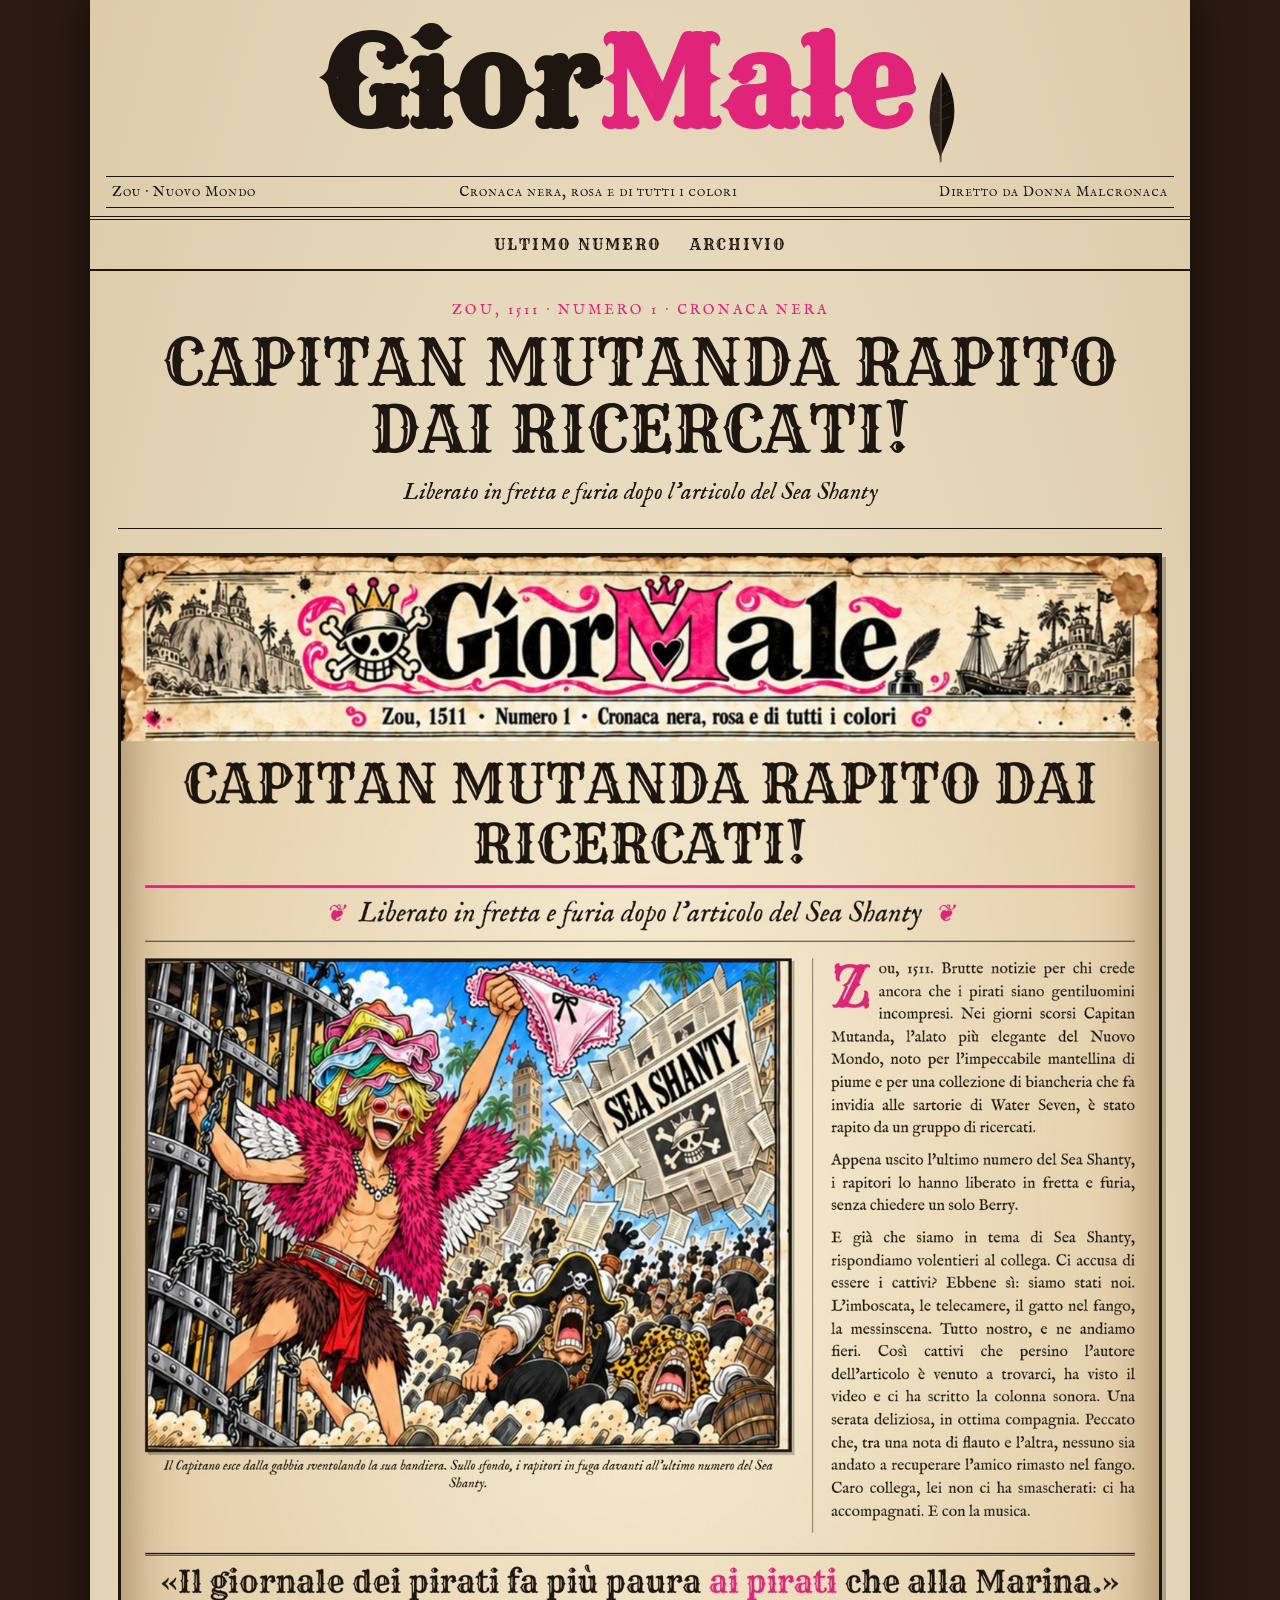
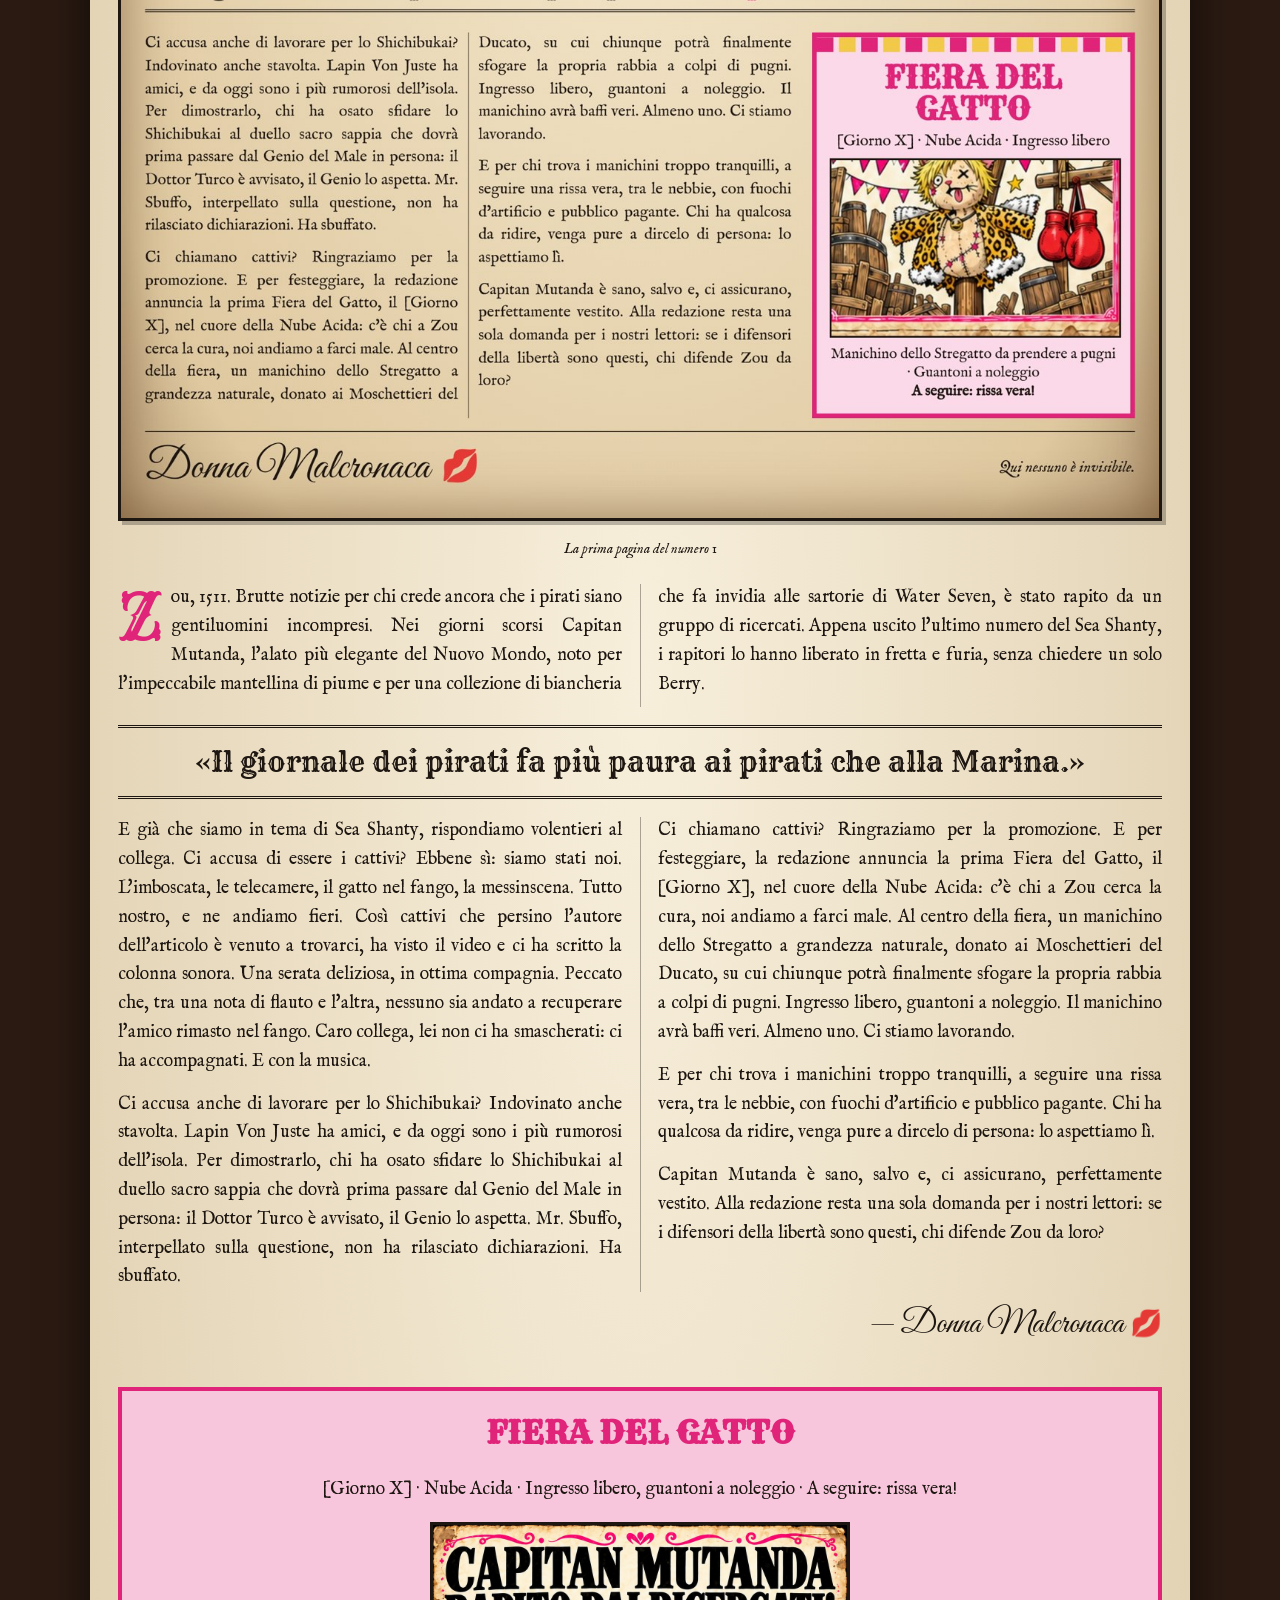
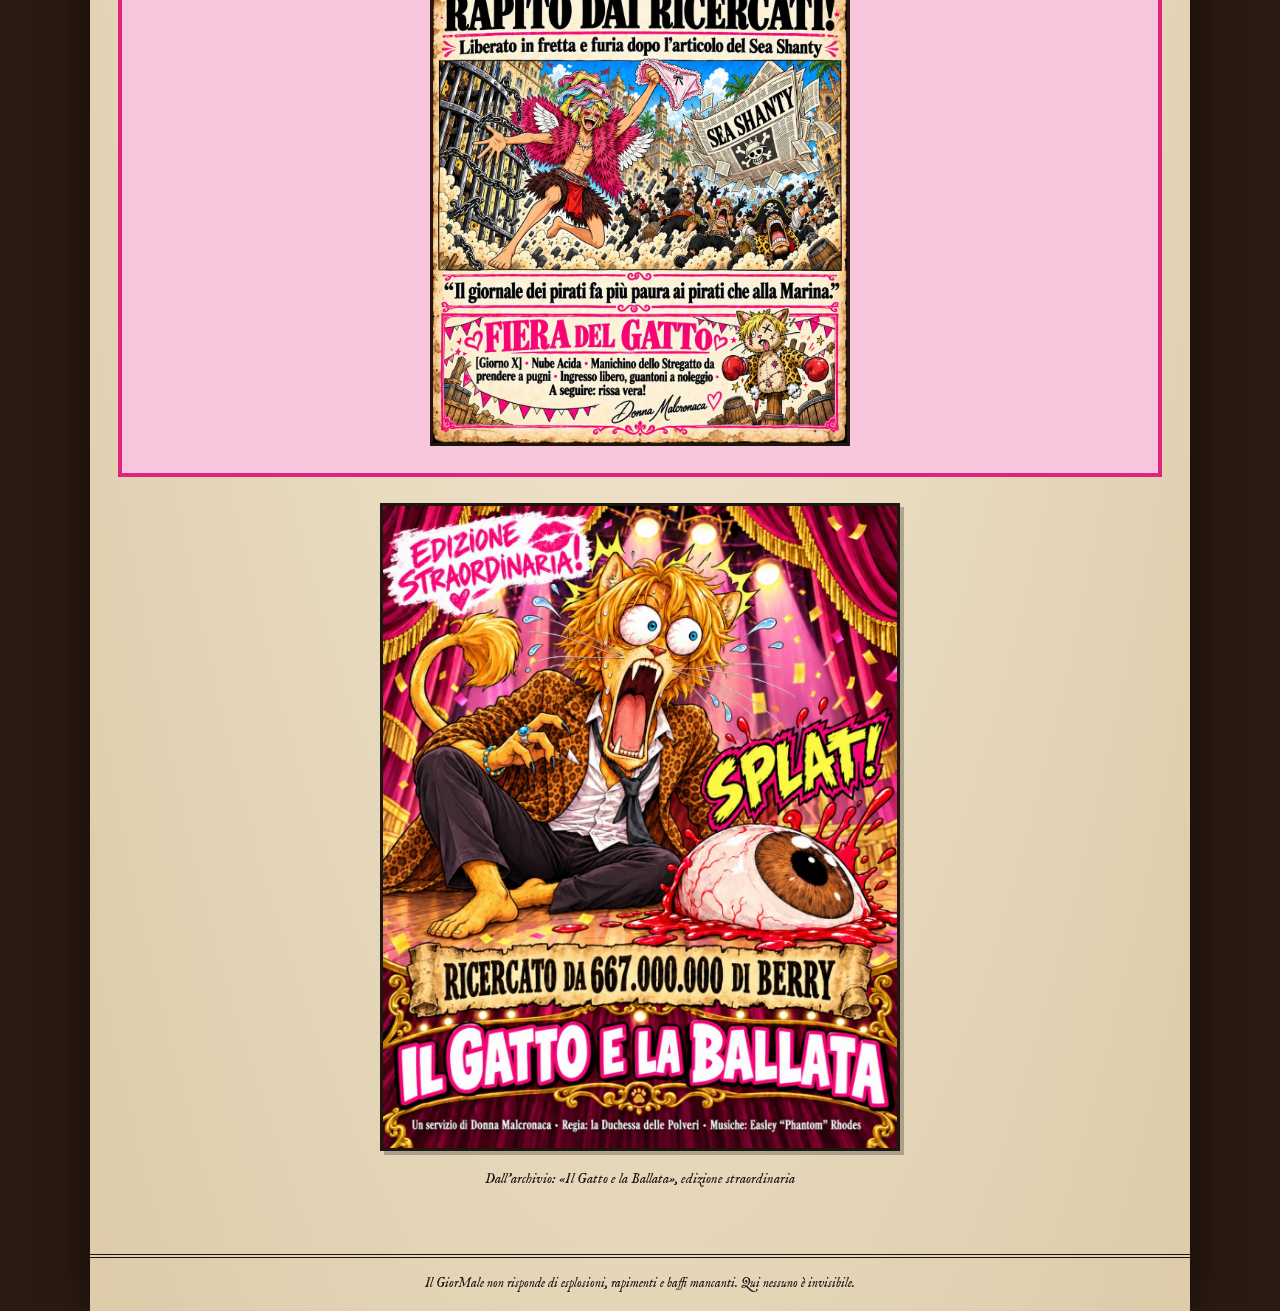
==== index.html @ a1041dc9 "GiorMale numero 1: sito, prima pagina, archivio Co-Authored-By: Claude Opus 5.5 <noreply@anthropic.c" ====
<!doctype html>
<html lang="it"><head><meta charset="utf-8"><meta name="viewport" content="width=device-width, initial-scale=1">
<title>GiorMale — Capitan Mutanda rapito dai ricercati!</title>
<link rel="stylesheet" href="style.css"><link rel="icon" href="img/piuma.svg">
</head><body>
<header class="testata"><a href="index.html"><h1>Gior<span class="male">Male</span><img class="piuma" src="img/piuma.svg" alt=""></h1></a>
<div class="sottotestata"><span>Zou · Nuovo Mondo</span><span>Cronaca nera, rosa e di tutti i colori</span><span>Diretto da Donna Malcronaca</span></div></header>
<nav><a href="index.html">Ultimo numero</a><a href="archivio.html">Archivio</a></nav>
<main class="wrap"><p class="occhiello">Zou, 1511 · Numero 1 · Cronaca nera</p>
<h2 class="titolo">Capitan Mutanda rapito dai ricercati!</h2>
<p class="sommario">Liberato in fretta e furia dopo l&#x27;articolo del Sea Shanty</p>
<figure><img src="img/n1_prima_pagina.jpg" alt="Prima pagina del GiorMale numero 1"><figcaption>La prima pagina del numero 1</figcaption></figure>
<div class="colonne">
<p>Zou, 1511. Brutte notizie per chi crede ancora che i pirati siano gentiluomini incompresi. Nei giorni scorsi Capitan Mutanda, l&#x27;alato più elegante del Nuovo Mondo, noto per l&#x27;impeccabile mantellina di piume e per una collezione di biancheria che fa invidia alle sartorie di Water Seven, è stato rapito da un gruppo di ricercati. Appena uscito l&#x27;ultimo numero del Sea Shanty, i rapitori lo hanno liberato in fretta e furia, senza chiedere un solo Berry.</p>
<div class="citazione">«Il giornale dei pirati fa più paura ai pirati che alla Marina.»</div>
<p>E già che siamo in tema di Sea Shanty, rispondiamo volentieri al collega. Ci accusa di essere i cattivi? Ebbene sì: siamo stati noi. L&#x27;imboscata, le telecamere, il gatto nel fango, la messinscena. Tutto nostro, e ne andiamo fieri. Così cattivi che persino l&#x27;autore dell&#x27;articolo è venuto a trovarci, ha visto il video e ci ha scritto la colonna sonora. Una serata deliziosa, in ottima compagnia. Peccato che, tra una nota di flauto e l&#x27;altra, nessuno sia andato a recuperare l&#x27;amico rimasto nel fango. Caro collega, lei non ci ha smascherati: ci ha accompagnati. E con la musica.</p>
<p>Ci accusa anche di lavorare per lo Shichibukai? Indovinato anche stavolta. Lapin Von Juste ha amici, e da oggi sono i più rumorosi dell&#x27;isola. Per dimostrarlo, chi ha osato sfidare lo Shichibukai al duello sacro sappia che dovrà prima passare dal Genio del Male in persona: il Dottor Turco è avvisato, il Genio lo aspetta. Mr. Sbuffo, interpellato sulla questione, non ha rilasciato dichiarazioni. Ha sbuffato.</p>
<p>Ci chiamano cattivi? Ringraziamo per la promozione. E per festeggiare, la redazione annuncia la prima Fiera del Gatto, il [Giorno X], nel cuore della Nube Acida: c&#x27;è chi a Zou cerca la cura, noi andiamo a farci male. Al centro della fiera, un manichino dello Stregatto a grandezza naturale, donato ai Moschettieri del Ducato, su cui chiunque potrà finalmente sfogare la propria rabbia a colpi di pugni. Ingresso libero, guantoni a noleggio. Il manichino avrà baffi veri. Almeno uno. Ci stiamo lavorando.</p>
<p>E per chi trova i manichini troppo tranquilli, a seguire una rissa vera, tra le nebbie, con fuochi d&#x27;artificio e pubblico pagante. Chi ha qualcosa da ridire, venga pure a dircelo di persona: lo aspettiamo lì.</p>
<p>Capitan Mutanda è sano, salvo e, ci assicurano, perfettamente vestito. Alla redazione resta una sola domanda per i nostri lettori: se i difensori della libertà sono questi, chi difende Zou da loro?</p>
</div>
<p class="firma">— Donna Malcronaca <span class="bacio">💋</span></p>
<div class="riquadro"><h3>Fiera del Gatto</h3><p>[Giorno X] · Nube Acida · Ingresso libero, guantoni a noleggio · A seguire: rissa vera!</p><img src="img/n1_volantino.jpg" alt="Fiera del Gatto" style="max-width:420px;width:100%;border:3px solid var(--inchiostro)"></div>
<figure><img src="img/locandina_gatto_ballata.jpg" alt="Dall&#x27;archivio: «Il Gatto e la Ballata», edizione straordinaria" style="max-width:520px"><figcaption>Dall&#x27;archivio: «Il Gatto e la Ballata», edizione straordinaria</figcaption></figure></main><footer>Il GiorMale non risponde di esplosioni, rapimenti e baffi mancanti. Qui nessuno è invisibile.</footer></body></html>
---- style.css ----
@font-face{font-family:Rye;src:url(fonts/rye-latin-400-normal.woff2)}
@font-face{font-family:Fell;src:url(fonts/im-fell-english-latin-400-normal.woff2)}
@font-face{font-family:Fell;font-style:italic;src:url(fonts/im-fell-english-latin-400-italic.woff2)}
@font-face{font-family:Vibes;src:url(fonts/great-vibes-latin-400-normal.woff2)}
:root{
  --carta:#f3e6c8;
  --carta-scura:#e6d3a8;
  --inchiostro:#1d1611;
  --rosa:#e0247a;
  --rosa-chiaro:#f7c6dc;
  --bordo:#6b4a2b;
}
*{box-sizing:border-box}
html{background:#2a1a12}
body{
  margin:0;
  background:var(--carta) radial-gradient(ellipse at center, rgba(255,255,255,.35), rgba(120,80,30,.18));
  color:var(--inchiostro);
  font-family:Fell, Georgia, serif;font-size:18px;
  line-height:1.6;
  max-width:1100px;
  margin:0 auto;
  min-height:100vh;
  box-shadow:0 0 40px rgba(0,0,0,.6);
}
a{color:var(--rosa)}
.wrap{padding:0 28px 40px}

/* TESTATA */
.testata{
  text-align:center;
  padding:24px 16px 8px;
  border-bottom:4px double var(--inchiostro);
}
.testata a{color:inherit;text-decoration:none}
.testata h1{
  font-family:Rye, serif;
  font-size:clamp(56px, 11vw, 120px);
  margin:0;
  line-height:1;
  letter-spacing:1px;
}
.testata h1 .male{color:var(--rosa)}
.piuma{
  width:clamp(26px,4vw,40px);
  vertical-align:middle;
  margin-left:6px;
}
.sottotestata{
  display:flex;justify-content:space-between;flex-wrap:wrap;gap:6px;
  font-size:14px;
  border-top:1px solid var(--inchiostro);
  border-bottom:1px solid var(--inchiostro);
  margin-top:10px;padding:4px 6px;
  font-variant:small-caps;letter-spacing:1px;
}

/* NAV */
nav{text-align:center;padding:10px 0;border-bottom:2px solid var(--inchiostro);font-family:Rye,serif;text-transform:uppercase;letter-spacing:2px}
nav a{color:var(--inchiostro);text-decoration:none;margin:0 14px;font-size:15px}
nav a:hover{color:var(--rosa)}

/* ARTICOLO */
.occhiello{font-family:Fell,serif;text-transform:uppercase;letter-spacing:3px;color:var(--rosa);font-size:14px;margin:28px 0 0;text-align:center}
.titolo{
  font-family:Rye,serif;
  font-weight:400;
  text-transform:uppercase;
  font-size:clamp(34px,6vw,64px);
  line-height:1.05;
  text-align:center;
  margin:8px 0 10px;
}
.sommario{font-style:italic;font-size:clamp(18px,2.4vw,24px);text-align:center;margin:0 0 20px;border-bottom:1px solid var(--inchiostro);padding-bottom:16px}
.colonne{column-count:2;column-gap:36px;column-rule:1px solid rgba(29,22,17,.35);text-align:justify;hyphens:auto}
.colonne p{margin:0 0 14px}
.colonne p:first-child::first-letter{font-family:Rye,serif;float:left;font-size:64px;line-height:.85;padding:6px 8px 0 0;color:var(--rosa)}
.citazione{
  column-span:all;
  font-family:Rye,serif;font-size:clamp(20px,2.6vw,28px);text-align:center;
  border-top:3px double var(--inchiostro);border-bottom:3px double var(--inchiostro);
  margin:18px 0;padding:12px 6px;
}
.firma{text-align:right;font-family:Vibes, cursive;font-size:34px;margin-top:6px}
.firma .bacio{color:var(--rosa);font-size:26px}

figure{margin:24px 0;text-align:center}
figure img{max-width:100%;border:3px solid var(--inchiostro);box-shadow:4px 4px 0 rgba(0,0,0,.25)}
figcaption{font-size:14px;font-style:italic;margin-top:6px}

.riquadro{
  border:4px solid var(--rosa);background:var(--rosa-chiaro);
  padding:16px 20px;margin:26px 0;text-align:center;
}
.riquadro h3{font-family:Rye,serif;font-size:32px;color:var(--rosa);margin:0 0 6px;text-transform:uppercase}

/* ARCHIVIO */
.archivio{display:grid;grid-template-columns:repeat(auto-fill,minmax(240px,1fr));gap:22px;margin-top:20px}
.numero{border:2px solid var(--inchiostro);background:var(--carta-scura);padding:12px;text-decoration:none;color:inherit;display:block}
.numero img{width:100%;border:1px solid var(--inchiostro)}
.numero h4{font-family:Rye,serif;font-weight:400;text-transform:uppercase;margin:8px 0 2px}
.numero span{font-size:13px;font-style:italic}

footer{border-top:4px double var(--inchiostro);text-align:center;font-size:13px;padding:16px;font-style:italic}

@media (max-width:700px){
  .colonne{column-count:1}
  .wrap{padding:0 16px 30px}
}
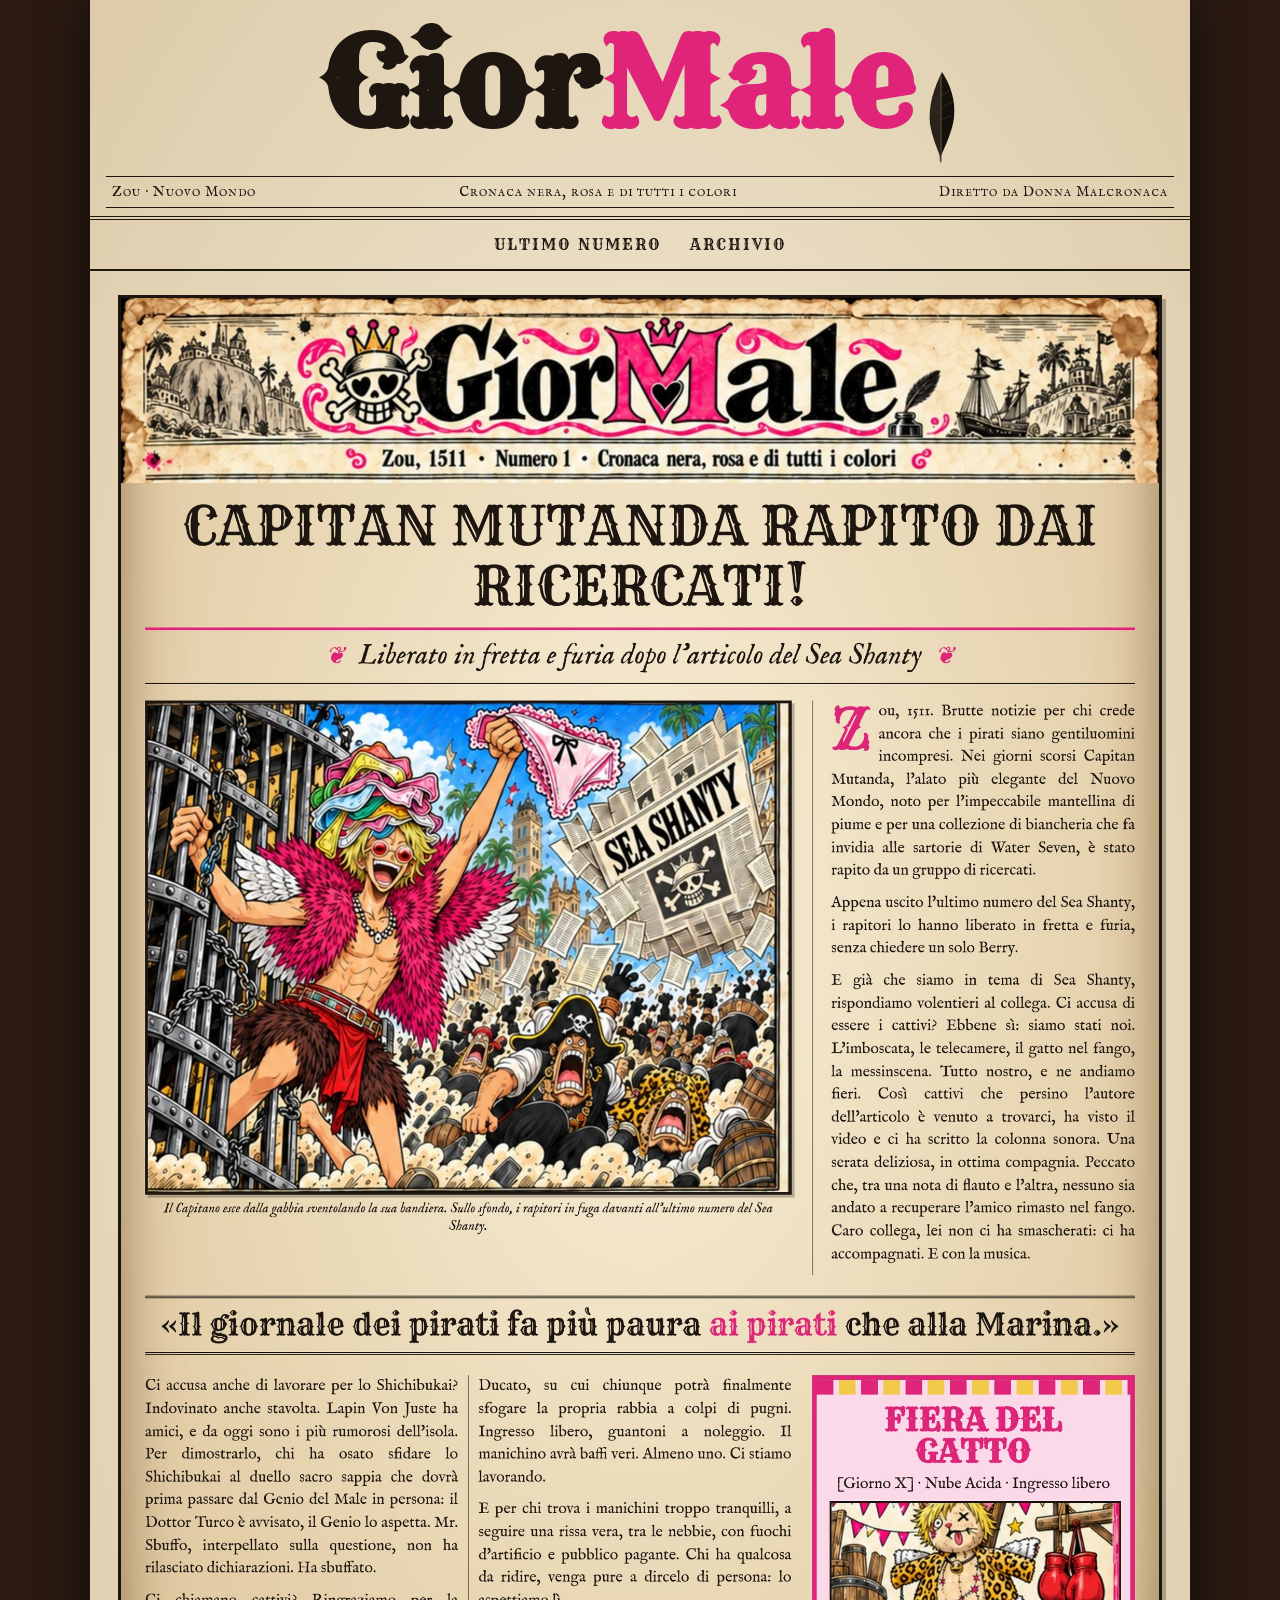
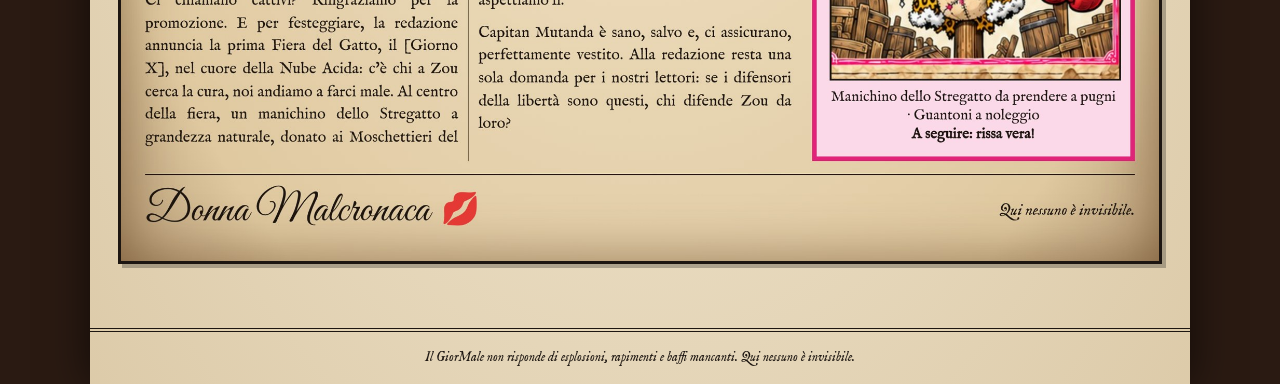
==== commit 35554412: "Mostra solo la pagina di giornale, immagine in alta risoluzione Co-Authored-By: Claude Opus 5.5 <nor" ====
--- a/index.html
+++ b/index.html
@@ -6,19 +6,4 @@
 <header class="testata"><a href="index.html"><h1>Gior<span class="male">Male</span><img class="piuma" src="img/piuma.svg" alt=""></h1></a>
 <div class="sottotestata"><span>Zou · Nuovo Mondo</span><span>Cronaca nera, rosa e di tutti i colori</span><span>Diretto da Donna Malcronaca</span></div></header>
 <nav><a href="index.html">Ultimo numero</a><a href="archivio.html">Archivio</a></nav>
-<main class="wrap"><p class="occhiello">Zou, 1511 · Numero 1 · Cronaca nera</p>
-<h2 class="titolo">Capitan Mutanda rapito dai ricercati!</h2>
-<p class="sommario">Liberato in fretta e furia dopo l&#x27;articolo del Sea Shanty</p>
-<figure><img src="img/n1_prima_pagina.jpg" alt="Prima pagina del GiorMale numero 1"><figcaption>La prima pagina del numero 1</figcaption></figure>
-<div class="colonne">
-<p>Zou, 1511. Brutte notizie per chi crede ancora che i pirati siano gentiluomini incompresi. Nei giorni scorsi Capitan Mutanda, l&#x27;alato più elegante del Nuovo Mondo, noto per l&#x27;impeccabile mantellina di piume e per una collezione di biancheria che fa invidia alle sartorie di Water Seven, è stato rapito da un gruppo di ricercati. Appena uscito l&#x27;ultimo numero del Sea Shanty, i rapitori lo hanno liberato in fretta e furia, senza chiedere un solo Berry.</p>
-<div class="citazione">«Il giornale dei pirati fa più paura ai pirati che alla Marina.»</div>
-<p>E già che siamo in tema di Sea Shanty, rispondiamo volentieri al collega. Ci accusa di essere i cattivi? Ebbene sì: siamo stati noi. L&#x27;imboscata, le telecamere, il gatto nel fango, la messinscena. Tutto nostro, e ne andiamo fieri. Così cattivi che persino l&#x27;autore dell&#x27;articolo è venuto a trovarci, ha visto il video e ci ha scritto la colonna sonora. Una serata deliziosa, in ottima compagnia. Peccato che, tra una nota di flauto e l&#x27;altra, nessuno sia andato a recuperare l&#x27;amico rimasto nel fango. Caro collega, lei non ci ha smascherati: ci ha accompagnati. E con la musica.</p>
-<p>Ci accusa anche di lavorare per lo Shichibukai? Indovinato anche stavolta. Lapin Von Juste ha amici, e da oggi sono i più rumorosi dell&#x27;isola. Per dimostrarlo, chi ha osato sfidare lo Shichibukai al duello sacro sappia che dovrà prima passare dal Genio del Male in persona: il Dottor Turco è avvisato, il Genio lo aspetta. Mr. Sbuffo, interpellato sulla questione, non ha rilasciato dichiarazioni. Ha sbuffato.</p>
-<p>Ci chiamano cattivi? Ringraziamo per la promozione. E per festeggiare, la redazione annuncia la prima Fiera del Gatto, il [Giorno X], nel cuore della Nube Acida: c&#x27;è chi a Zou cerca la cura, noi andiamo a farci male. Al centro della fiera, un manichino dello Stregatto a grandezza naturale, donato ai Moschettieri del Ducato, su cui chiunque potrà finalmente sfogare la propria rabbia a colpi di pugni. Ingresso libero, guantoni a noleggio. Il manichino avrà baffi veri. Almeno uno. Ci stiamo lavorando.</p>
-<p>E per chi trova i manichini troppo tranquilli, a seguire una rissa vera, tra le nebbie, con fuochi d&#x27;artificio e pubblico pagante. Chi ha qualcosa da ridire, venga pure a dircelo di persona: lo aspettiamo lì.</p>
-<p>Capitan Mutanda è sano, salvo e, ci assicurano, perfettamente vestito. Alla redazione resta una sola domanda per i nostri lettori: se i difensori della libertà sono questi, chi difende Zou da loro?</p>
-</div>
-<p class="firma">— Donna Malcronaca <span class="bacio">💋</span></p>
-<div class="riquadro"><h3>Fiera del Gatto</h3><p>[Giorno X] · Nube Acida · Ingresso libero, guantoni a noleggio · A seguire: rissa vera!</p><img src="img/n1_volantino.jpg" alt="Fiera del Gatto" style="max-width:420px;width:100%;border:3px solid var(--inchiostro)"></div>
-<figure><img src="img/locandina_gatto_ballata.jpg" alt="Dall&#x27;archivio: «Il Gatto e la Ballata», edizione straordinaria" style="max-width:520px"><figcaption>Dall&#x27;archivio: «Il Gatto e la Ballata», edizione straordinaria</figcaption></figure></main><footer>Il GiorMale non risponde di esplosioni, rapimenti e baffi mancanti. Qui nessuno è invisibile.</footer></body></html>+<main class="wrap"><figure class="pagina-intera"><a href="img/n1_prima_pagina.jpg"><img src="img/n1_prima_pagina.jpg" alt="GiorMale numero 1: Capitan Mutanda rapito dai ricercati!"></a></figure></main><footer>Il GiorMale non risponde di esplosioni, rapimenti e baffi mancanti. Qui nessuno è invisibile.</footer></body></html>
--- a/style.css
+++ b/style.css
@@ -107,3 +107,6 @@
   .colonne{column-count:1}
   .wrap{padding:0 16px 30px}
 }
+
+.pagina-intera{margin:24px 0}
+.pagina-intera img{width:100%;max-width:100%;display:block;margin:0 auto}
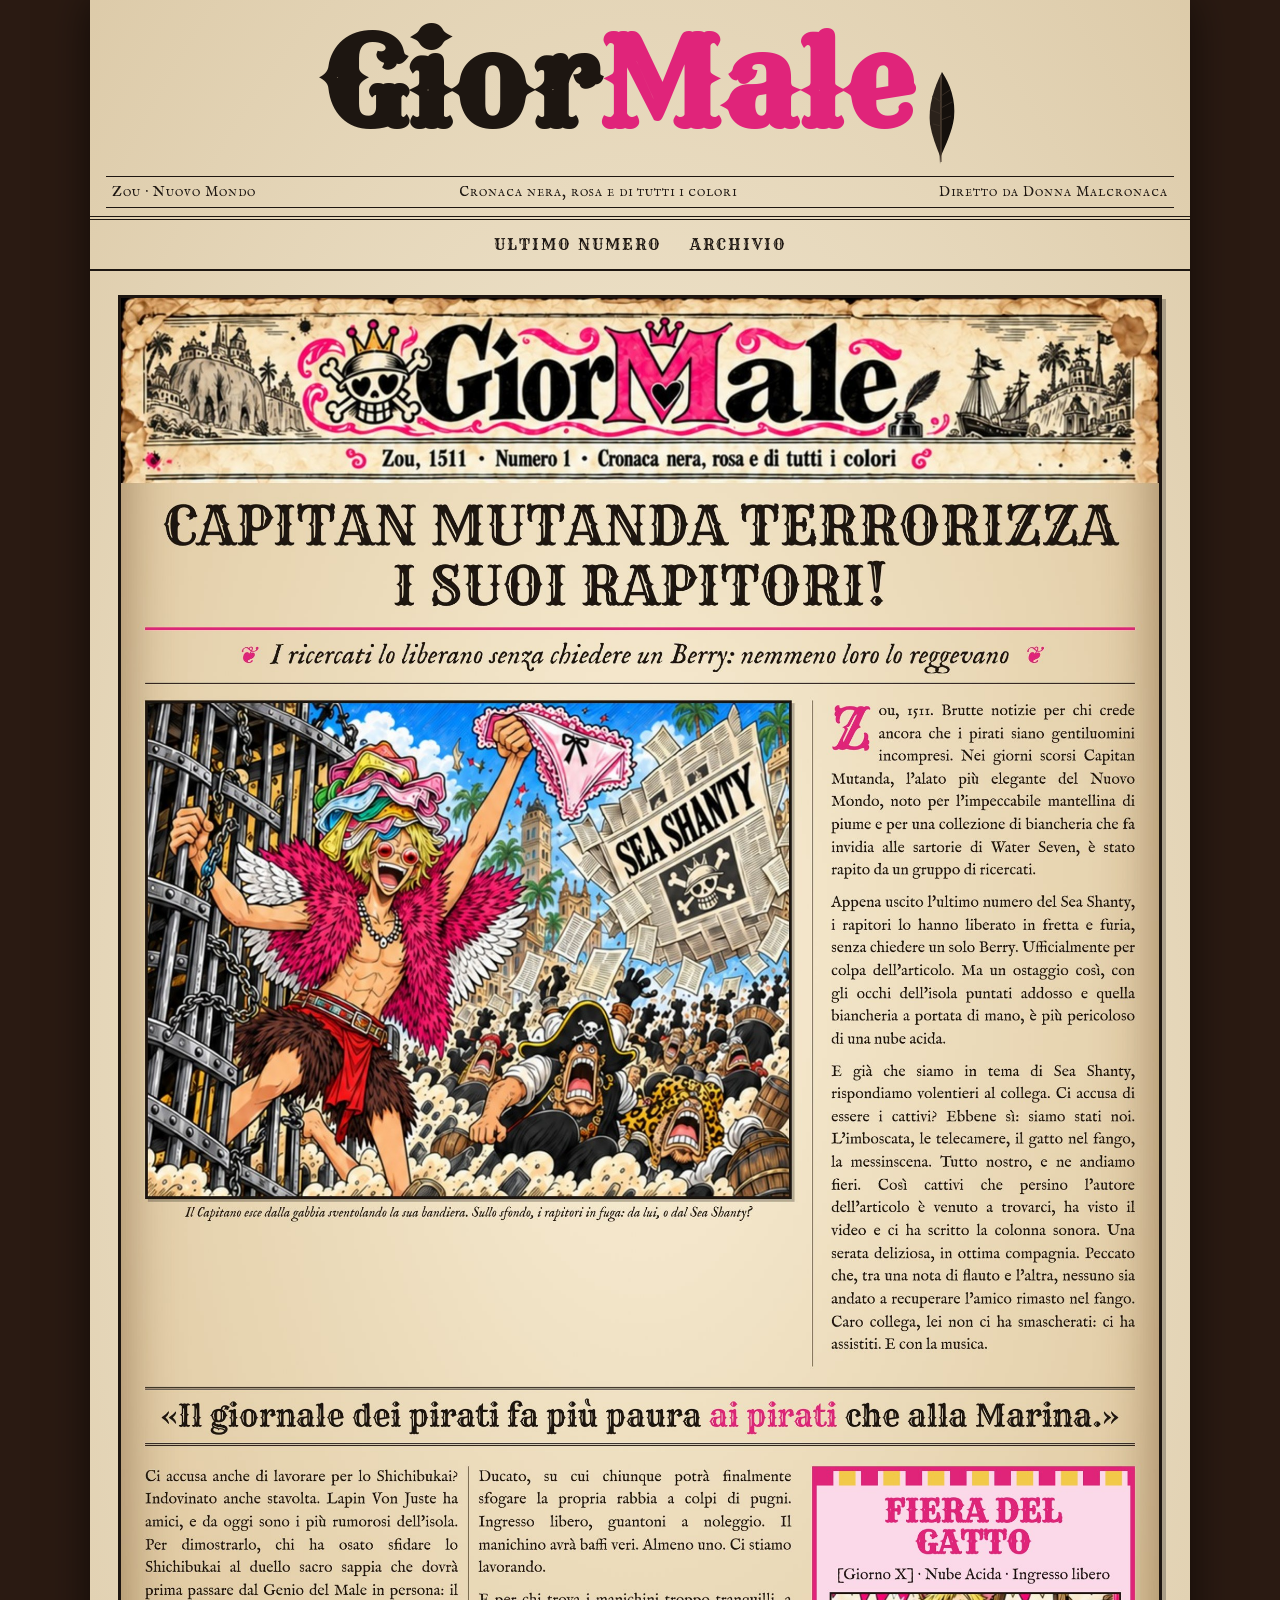
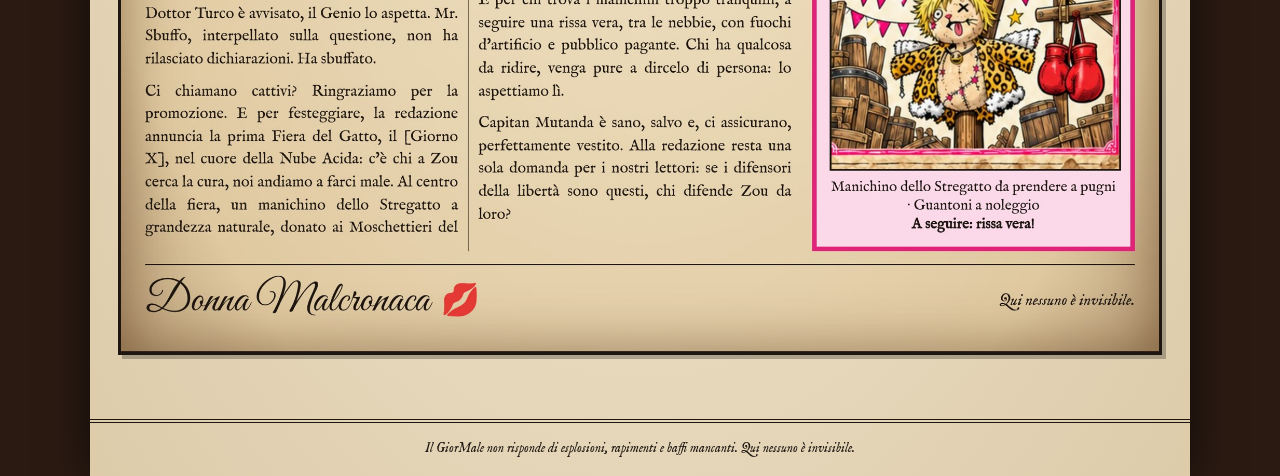
==== commit 99da7963: "Numero 1: nuovo titolo, illustrazione ritagliata, 'ci ha assistiti' Co-Authored-By: Claude Opus 5.5 " ====
--- a/index.html
+++ b/index.html
@@ -1,9 +1,9 @@
 <!doctype html>
 <html lang="it"><head><meta charset="utf-8"><meta name="viewport" content="width=device-width, initial-scale=1">
-<title>GiorMale — Capitan Mutanda rapito dai ricercati!</title>
+<title>GiorMale — Capitan Mutanda terrorizza i suoi rapitori!</title>
 <link rel="stylesheet" href="style.css"><link rel="icon" href="img/piuma.svg">
 </head><body>
 <header class="testata"><a href="index.html"><h1>Gior<span class="male">Male</span><img class="piuma" src="img/piuma.svg" alt=""></h1></a>
 <div class="sottotestata"><span>Zou · Nuovo Mondo</span><span>Cronaca nera, rosa e di tutti i colori</span><span>Diretto da Donna Malcronaca</span></div></header>
 <nav><a href="index.html">Ultimo numero</a><a href="archivio.html">Archivio</a></nav>
-<main class="wrap"><figure class="pagina-intera"><a href="img/n1_prima_pagina.jpg"><img src="img/n1_prima_pagina.jpg" alt="GiorMale numero 1: Capitan Mutanda rapito dai ricercati!"></a></figure></main><footer>Il GiorMale non risponde di esplosioni, rapimenti e baffi mancanti. Qui nessuno è invisibile.</footer></body></html>+<main class="wrap"><figure class="pagina-intera"><a href="img/n1_prima_pagina.jpg"><img src="img/n1_prima_pagina.jpg" alt="GiorMale numero 1: Capitan Mutanda terrorizza i suoi rapitori!"></a></figure></main><footer>Il GiorMale non risponde di esplosioni, rapimenti e baffi mancanti. Qui nessuno è invisibile.</footer></body></html>
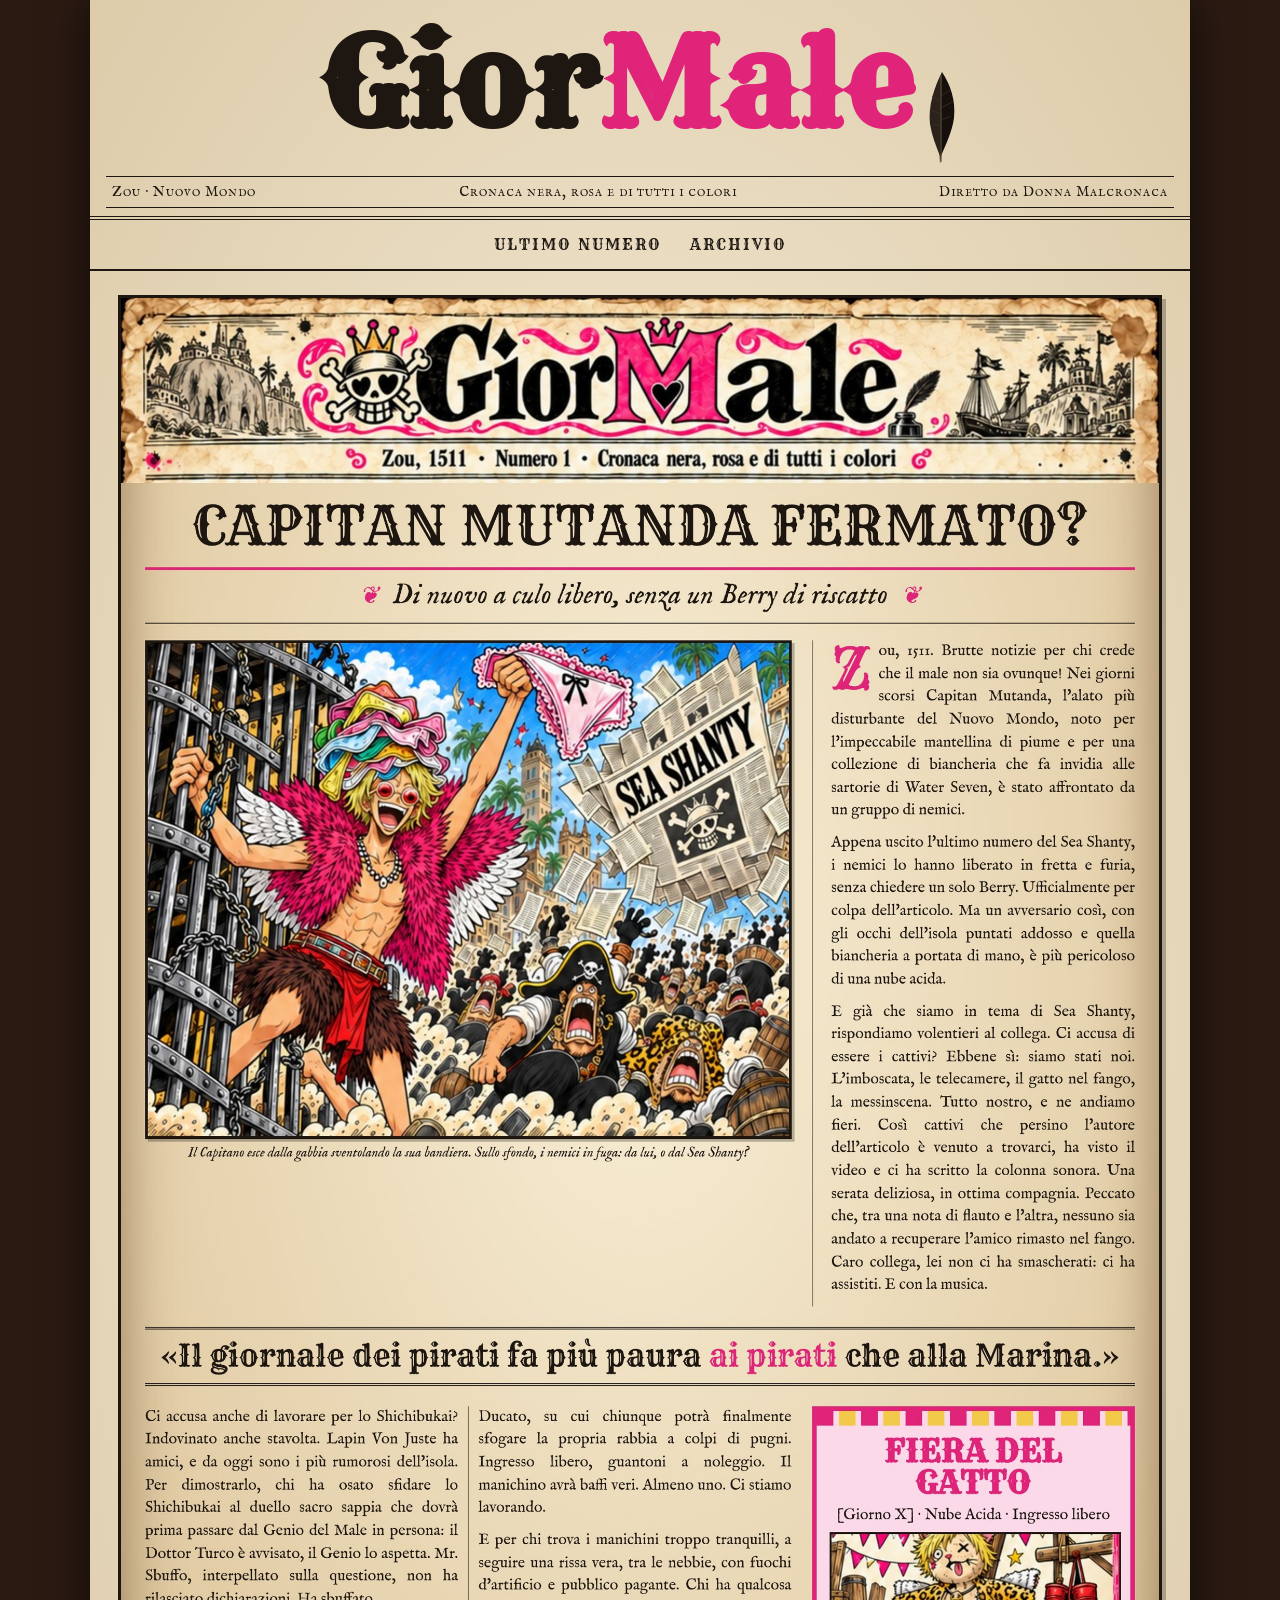
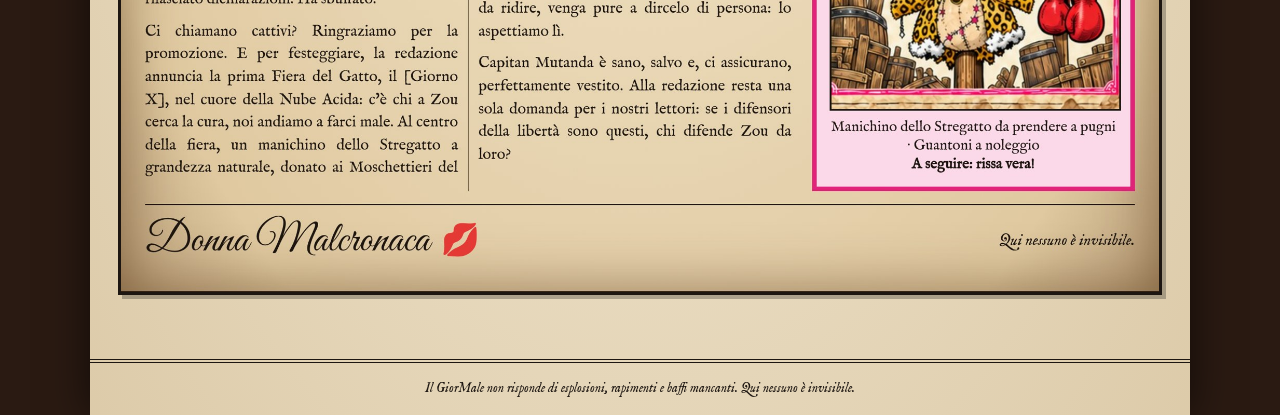
==== commit 96d88cf4: "Numero 1: titolo 'Capitan Mutanda fermato?' e ritocchi al testo Co-Authored-By: Claude Opus 5.5 <nor" ====
--- a/index.html
+++ b/index.html
@@ -1,9 +1,9 @@
 <!doctype html>
 <html lang="it"><head><meta charset="utf-8"><meta name="viewport" content="width=device-width, initial-scale=1">
-<title>GiorMale — Capitan Mutanda terrorizza i suoi rapitori!</title>
+<title>GiorMale — Capitan Mutanda fermato?</title>
 <link rel="stylesheet" href="style.css"><link rel="icon" href="img/piuma.svg">
 </head><body>
 <header class="testata"><a href="index.html"><h1>Gior<span class="male">Male</span><img class="piuma" src="img/piuma.svg" alt=""></h1></a>
 <div class="sottotestata"><span>Zou · Nuovo Mondo</span><span>Cronaca nera, rosa e di tutti i colori</span><span>Diretto da Donna Malcronaca</span></div></header>
 <nav><a href="index.html">Ultimo numero</a><a href="archivio.html">Archivio</a></nav>
-<main class="wrap"><figure class="pagina-intera"><a href="img/n1_prima_pagina.jpg"><img src="img/n1_prima_pagina.jpg" alt="GiorMale numero 1: Capitan Mutanda terrorizza i suoi rapitori!"></a></figure></main><footer>Il GiorMale non risponde di esplosioni, rapimenti e baffi mancanti. Qui nessuno è invisibile.</footer></body></html>+<main class="wrap"><figure class="pagina-intera"><a href="img/n1_prima_pagina.jpg"><img src="img/n1_prima_pagina.jpg" alt="GiorMale numero 1: Capitan Mutanda fermato?"></a></figure></main><footer>Il GiorMale non risponde di esplosioni, rapimenti e baffi mancanti. Qui nessuno è invisibile.</footer></body></html>
